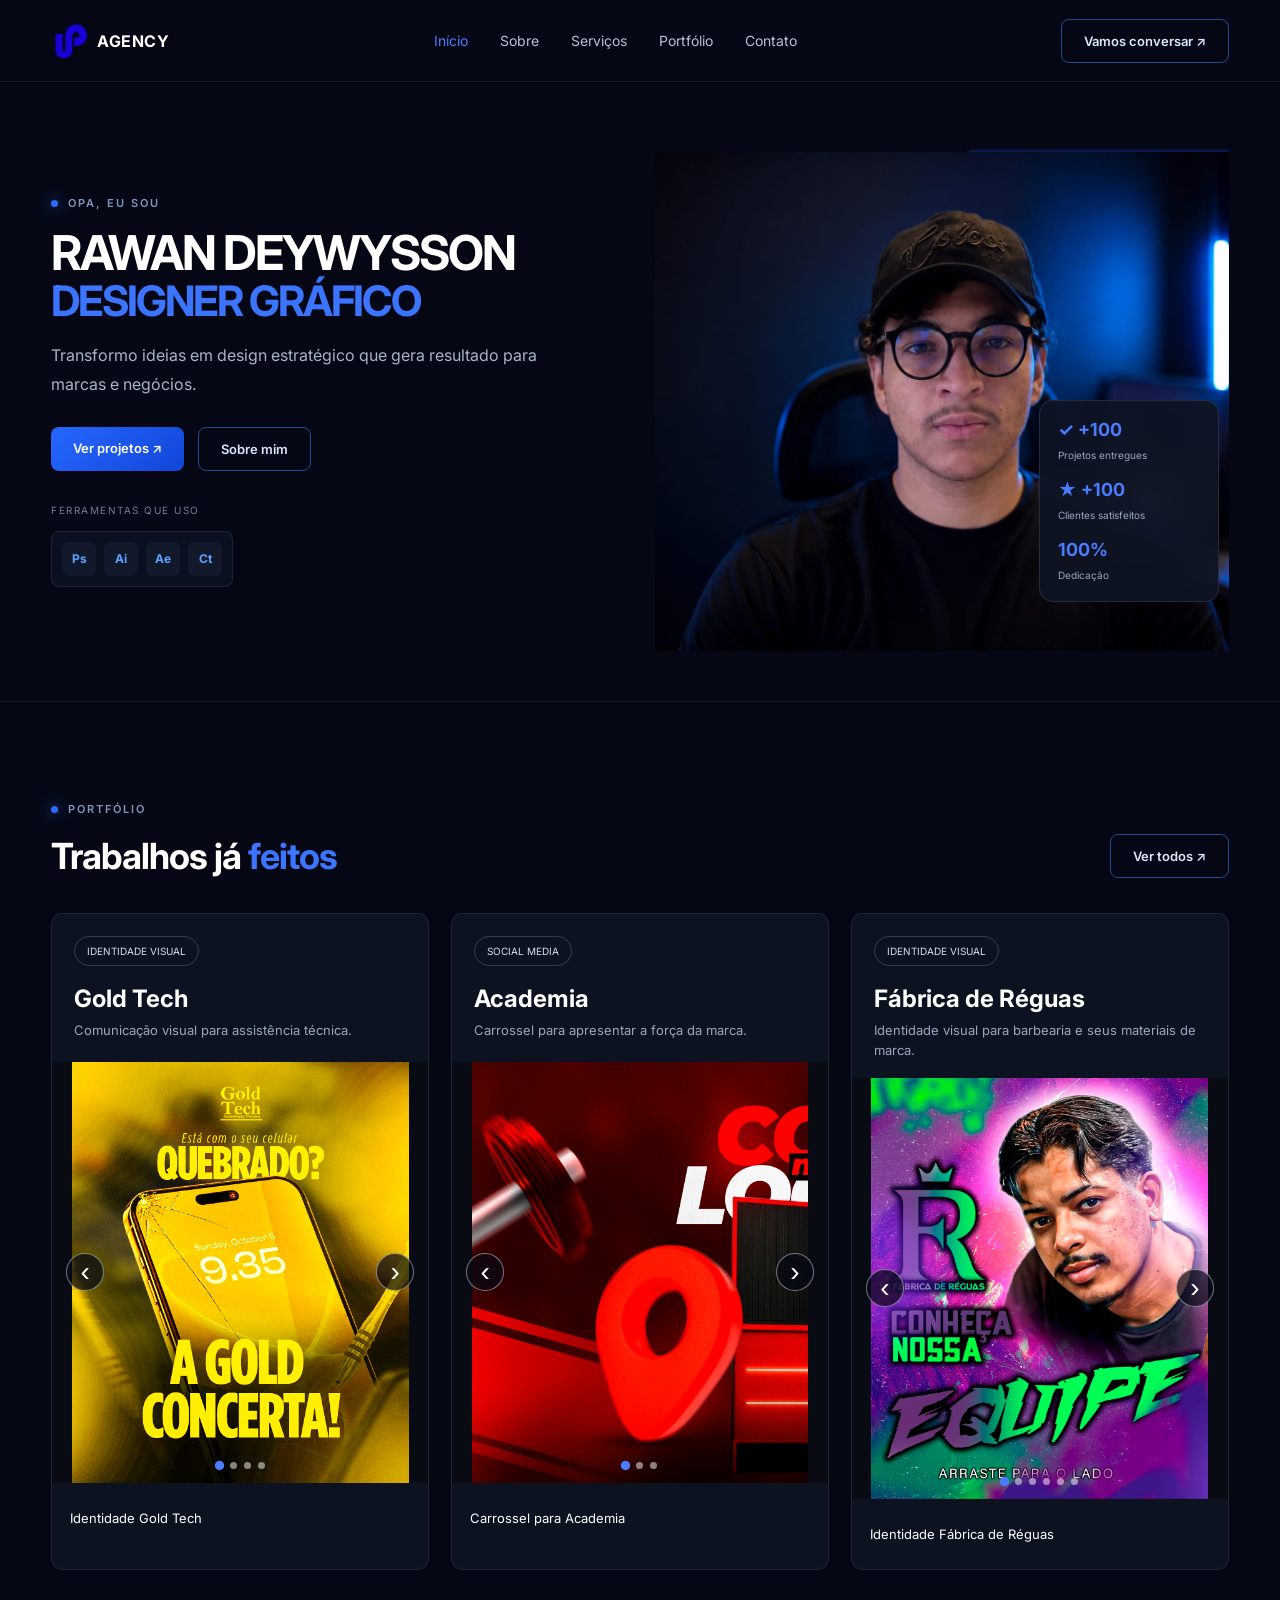
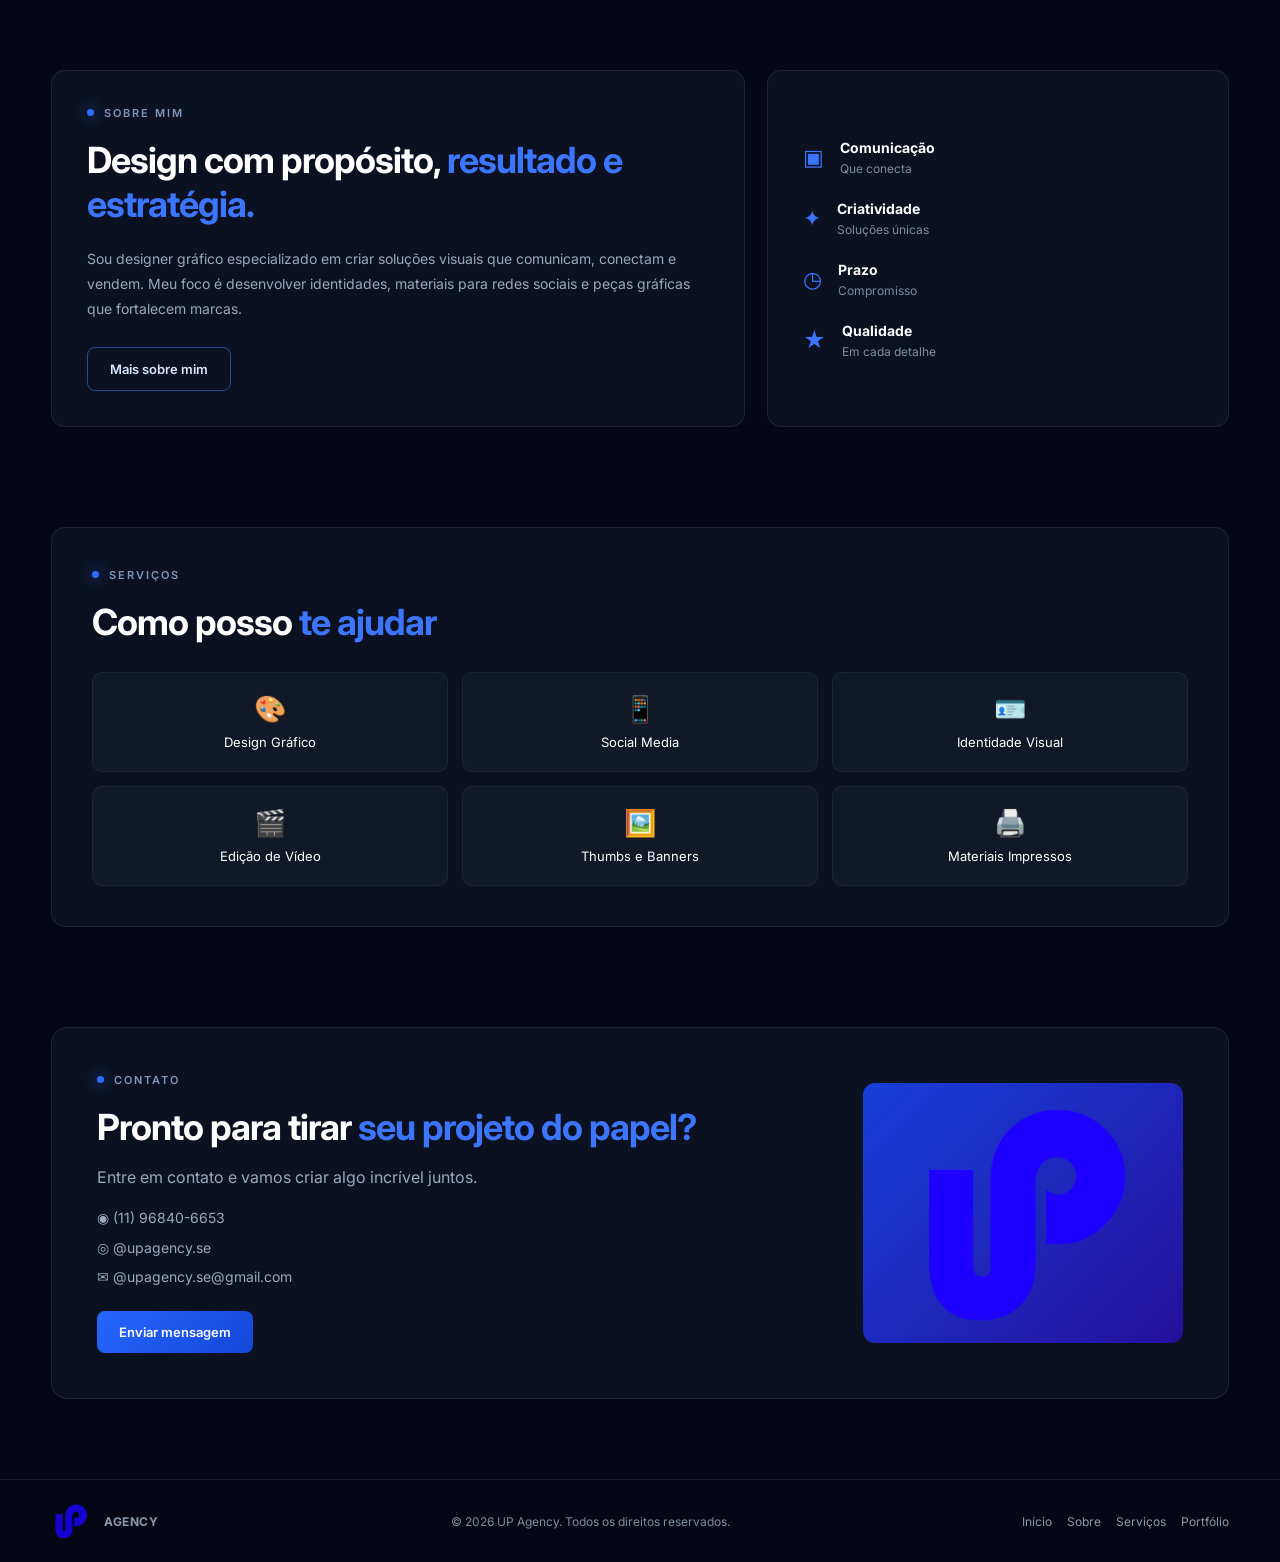
==== Portifólio.html @ be3c69c9 "Ajusta portfolio para dispositivos moveis" ====
<!DOCTYPE html>
<html lang="pt-BR">

<head>

<meta charset="UTF-8">

<meta name="viewport" content="width=device-width, initial-scale=1.0">

<title>UP Agency | Portfólio</title>

<link rel="stylesheet" href="Porttifólio.css">

<link rel="preconnect" href="https://fonts.googleapis.com">

<link rel="preconnect" href="https://fonts.gstatic.com" crossorigin>

<link href="https://fonts.googleapis.com/css2?family=Inter:wght@400;500;600;700;800&display=swap" rel="stylesheet">

</head>

<body>

<header>

<div class="container nav">

<a href="#inicio" class="logo">

<img src="logo.png">

<span>AGENCY</span>

</a>

<nav>

<a href="#inicio">Início</a>

<a href="#sobre">Sobre</a>

<a href="#servicos">Serviços</a>

<a href="#portfolio">Portfólio</a>

<a href="#contato">Contato</a>

</nav>

<button class="menu-toggle" type="button" aria-label="Abrir menu" aria-expanded="false">
<span></span><span></span><span></span>
</button>

<a href="#contato" class="btn-outline">

Vamos conversar ↗

</a>

</div>

</header>


<main>


<!-- HERO -->

<section id="inicio" class="hero">

<div class="container hero-content">

<div class="hero-left">

<div class="mini-title">

<span></span>

OPA, EU SOU

</div>

<h1>

RAWAN DEYWYSSON

<strong>DESIGNER GRÁFICO</strong>

</h1>

<p>

Transformo ideias em design estratégico que gera resultado para marcas e negócios.

</p>

<div class="hero-buttons">

<a href="#portfolio" class="btn-primary">

Ver projetos ↗

</a>

<a href="#sobre" class="btn-outline">

Sobre mim

</a>

</div>

<div class="tools">

<p>FERRAMENTAS QUE USO</p>

<div>

<span>Ps</span>

<span>Ai</span>

<span>Ae</span>

<span>Ct</span>

</div>

</div>

</div>


<div class="hero-right">

<div class="up-bg">UP</div>

<div class="blue-light"></div>

<img src="foto.jpg" class="perfil">

<div class="stats">

<div>

<b>✓ +100</b>

<span>Projetos entregues</span>

</div>

<div>

<b>★ +100</b>

<span>Clientes satisfeitos</span>

</div>

<div>

<b> 100%</b>

<span>Dedicação</span>

</div>

</div>

</div>

</div>

</section>



<!-- PORTFOLIO -->

<section id="portfolio" class="portfolio">

<div class="container">

<div class="section-top">

<div>

<div class="mini-title">

<span></span>

PORTFÓLIO

</div>

<h2>

Trabalhos já <strong>feitos</strong>

</h2>

</div>

<a href="#" class="btn-outline">

Ver todos ↗

</a>

</div>


<div class="projects">

<article class="project project-gallery gold-tech">
<div class="project-heading">
<div class="tag">IDENTIDADE VISUAL</div>
<h3>Gold Tech</h3>
<p>Comunicação visual para assistência técnica.</p>
</div>
<div class="carousel gold-carousel" data-carousel>
<div class="carousel-track">
<img src="Prancheta 1.png" alt="Arte da identidade visual Gold Tech">
<img src="Prancheta 2.png" alt="Post da Gold Tech sobre manutenção">
<img src="Prancheta 3.png" alt="Post da Gold Tech sobre aparelhos">
<img src="post carrosel.png" alt="Post carrossel da identidade visual Gold Tech">
</div>
<button class="carousel-button previous" type="button" aria-label="Slide anterior">‹</button>
<button class="carousel-button next" type="button" aria-label="Próximo slide">›</button>
<div class="carousel-dots" aria-label="Navegação do carrossel"></div>
</div>
<div class="project-bottom">
<span>Identidade Gold Tech</span>
</div>
</article>

<article class="project project-gallery gym-carousel">
<div class="project-heading">
<div class="tag">SOCIAL MEDIA</div>
<h3>Academia</h3>
<p>Carrossel para apresentar a força da marca.</p>
</div>
<div class="carousel" data-carousel>
<div class="carousel-track">
<img src="Sem-Título-1-copiar_01.png" alt="Slide do carrossel da academia">
<img src="Sem-Título-1-copiar_02.png" alt="Slide do carrossel da academia">
<img src="Sem-Título-1-copiar_03.png" alt="Slide do carrossel da academia">
</div>
<button class="carousel-button previous" type="button" aria-label="Slide anterior">‹</button>
<button class="carousel-button next" type="button" aria-label="Próximo slide">›</button>
<div class="carousel-dots" aria-label="Navegação do carrossel"></div>
</div>
<div class="project-bottom">
<span>Carrossel para Academia</span>
</div>
</article>

<article class="project project-gallery barber-brand">
<div class="project-heading">
<div class="tag">IDENTIDADE VISUAL</div>
<h3>Fábrica de Réguas</h3>
<p>Identidade visual para barbearia e seus materiais de marca.</p>
</div>
<div class="carousel barber-carousel" data-carousel>
<div class="carousel-track">
<img src="carrose-FÁBRICA-DE-RÉGUAS_02.png" alt="Arte da identidade Fábrica de Réguas Barbearia">
<img src="carrose-FÁBRICA-DE-RÉGUAS_03.png" alt="Arte da identidade Fábrica de Réguas Barbearia">
<img src="carrose-FÁBRICA-DE-RÉGUAS_04.png" alt="Arte da identidade Fábrica de Réguas Barbearia">
<img src="carrose-FÁBRICA-DE-RÉGUAS_05.png" alt="Arte da identidade Fábrica de Réguas Barbearia">
<img src="carrose-FÁBRICA-DE-RÉGUAS_06.png" alt="Arte da identidade Fábrica de Réguas Barbearia">
<img src="carrose-FÁBRICA-DE-RÉGUAS_07.png" alt="Arte da identidade Fábrica de Réguas Barbearia">
</div>
<button class="carousel-button previous" type="button" aria-label="Slide anterior">‹</button>
<button class="carousel-button next" type="button" aria-label="Próximo slide">›</button>
<div class="carousel-dots" aria-label="Navegação do carrossel"></div>
</div>
<div class="project-bottom">
<span>Identidade Fábrica de Réguas</span>
</div>
</article>

</div>

</div>

</section>



<!-- SOBRE -->

<section id="sobre">

<div class="container about-grid">

<div class="about">

<div class="mini-title">

<span></span>

SOBRE MIM

</div>

<h2>

Design com propósito,

<strong>resultado e estratégia.</strong>

</h2>

<p>

Sou designer gráfico especializado em criar soluções visuais que comunicam, conectam e vendem.

Meu foco é desenvolver identidades, materiais para redes sociais e peças gráficas que fortalecem marcas.

</p>

<a href="#contato" class="btn-outline">

Mais sobre mim

</a>

</div>


<div class="qualities">

<div>

<span>▣</span>

<article>

<b>Comunicação</b>

<p>Que conecta</p>

</article>

</div>

<div>

<span>✦</span>

<article>

<b>Criatividade</b>

<p>Soluções únicas</p>

</article>

</div>

<div>

<span>◷</span>

<article>

<b>Prazo</b>

<p>Compromisso</p>

</article>

</div>

<div>

<span>★</span>

<article>

<b>Qualidade</b>

<p>Em cada detalhe</p>

</article>

</div>

</div>

</div>

</section>



<!-- SERVIÇOS -->

<section id="servicos">

<div class="container services">

<div class="services-title">

<div class="mini-title">

<span></span>

SERVIÇOS

</div>

<h2>

Como posso

<strong>te ajudar</strong>

</h2>

</div>


<div class="service-grid">

<div>🎨<span>Design Gráfico</span></div>

<div>📱<span>Social Media</span></div>

<div>🪪<span>Identidade Visual</span></div>

<div>🎬<span>Edição de Vídeo</span></div>

<div>🖼️<span>Thumbs e Banners</span></div>

<div>🖨️<span>Materiais Impressos</span></div>

</div>

</div>

</section>



<!-- CONTATO -->

<section id="contato">

<div class="container contact">

<div>

<div class="mini-title">

<span></span>

CONTATO

</div>

<h2>

Pronto para tirar

<strong>seu projeto do papel?</strong>

</h2>

<p>

Entre em contato e vamos criar algo incrível juntos.

</p>

<div class="contact-info">

<p>◉ (11) 96840-6653</p>

<p>◎ @upagency.se</p>

<p>✉ @upagency.se@gmail.com</p>

</div>

<a href="https://wa.me/5511968406653" class="btn-primary">

Enviar mensagem

</a>

</div>

<div class="contact-logo">

<img src="logo.png">

</div>

</div>

</section>

</main>


<footer>

<div class="container footer">

<div class="logo">

<img src="logo.png">

<span>AGENCY</span>

</div>

<p>

© 2026 UP Agency. Todos os direitos reservados.

</p>

<div>

<a href="#inicio">Início</a>

<a href="#sobre">Sobre</a>

<a href="#servicos">Serviços</a>

<a href="#portfolio">Portfólio</a>

</div>

</div>

</footer>

<script src="script.js"></script>

</body>

</html>
---- Porttifólio.css ----
*{
margin:0;
padding:0;
box-sizing:border-box;
}

html{
scroll-behavior:smooth;
}

body{
font-family:'Inter',sans-serif;
background:#050814;
color:white;
overflow-x:hidden;
}

a{
text-decoration:none;
color:inherit;
}

.container{
width:92%;
max-width:1250px;
margin:auto;
}

/* NAV */

header{
height:82px;
border-bottom:1px solid rgba(255,255,255,.06);
display:flex;
align-items:center;
background:#050814;
position:sticky;
top:0;
z-index:100;
}

.nav{
display:flex;
align-items:center;
justify-content:space-between;
position:relative;
}

.logo{
display:flex;
align-items:center;
gap:8px;
font-weight:700;
letter-spacing:.5px;
}

.logo img{
width:38px;
height:38px;
object-fit:contain;
}

nav{
display:flex;
gap:32px;
}

.menu-toggle{
display:none;
}

nav a{
font-size:14px;
color:#b9c2d0;
transition:.3s;
}

nav a:hover{
color:#4b7cff;
}

.btn-primary,
.btn-outline{
padding:13px 22px;
border-radius:8px;
font-size:13px;
font-weight:600;
transition:.3s;
display:inline-block;
}

.btn-primary{
background:linear-gradient(135deg,#2667ff,#1246d8);
}

.btn-primary:hover{
transform:translateY(-3px);
box-shadow:0 12px 30px rgba(38,103,255,.35);
}

.btn-outline{
border:1px solid #214b8f;
color:#dbe7ff;
}

.btn-outline:hover{
background:#0d1b35;
}

/* HERO */

.hero{
min-height:620px;
display:flex;
align-items:center;
border-bottom:1px solid rgba(255,255,255,.07);
}

.hero-content{
display:grid;
grid-template-columns:1fr 1fr;
align-items:center;
gap:30px;
}

.mini-title{
display:flex;
align-items:center;
gap:10px;
font-size:11px;
letter-spacing:2px;
color:#7f96bb;
font-weight:600;
margin-bottom:18px;
}

.mini-title span{
width:7px;
height:7px;
border-radius:50%;
background:#2d6cff;
box-shadow:0 0 15px #2d6cff;
}

.hero h1{
font-size:48px;
line-height:1.05;
letter-spacing:-2px;
margin-bottom:18px;
}

.hero h1 strong{
display:block;
font-size:42px;
color:#3b75ff;
}

.hero-left p{
color:#aab4c3;
line-height:1.8;
max-width:520px;
font-size:16px;
margin-bottom:28px;
}

.hero-buttons{
display:flex;
gap:14px;
margin-bottom:30px;
}

.tools p{
font-size:10px;
letter-spacing:1.5px;
color:#6f7d93;
margin-bottom:12px;
}

.tools div{
display:flex;
gap:8px;
background:#0b1020;
border:1px solid rgba(255,255,255,.08);
padding:10px;
width:max-content;
border-radius:8px;
}

.tools span{
width:34px;
height:34px;
display:flex;
align-items:center;
justify-content:center;
background:#12192b;
border-radius:6px;
font-size:12px;
font-weight:700;
color:#5da2ff;
}

/* FOTO */

.hero-right{
height:520px;
position:relative;
overflow:hidden;
display:flex;
justify-content:center;
align-items:flex-end;
}

.perfil{
height:500px;
position:relative;
z-index:3;
object-fit:contain;
}

.up-bg{
position:absolute;
font-size:270px;
font-weight:800;
color:transparent;
-webkit-text-stroke:1px rgba(57,111,255,.18);
top:20px;
left:50%;
transform:translateX(-50%);
z-index:1;
}

.blue-light{
position:absolute;
width:260px;
height:450px;
right:0;
top:20px;
background:linear-gradient(180deg,#1c4dff,#0b1435);
opacity:.75;
filter:blur(2px);
}

.stats{
position:absolute;
right:10px;
bottom:50px;
width:180px;
padding:18px;
background:rgba(15,20,35,.92);
border:1px solid rgba(255,255,255,.1);
border-radius:14px;
z-index:4;
backdrop-filter:blur(10px);
}

.stats div{
margin-bottom:16px;
}

.stats div:last-child{
margin-bottom:0;
}

.stats b{
display:block;
color:#4b7cff;
font-size:18px;
margin-bottom:3px;
}

.stats span{
font-size:10px;
color:#9aa8bd;
}

/* PORTFOLIO */

.portfolio{
padding:100px 0;
}

.section-top{
display:flex;
align-items:end;
justify-content:space-between;
margin-bottom:35px;
}

.section-top h2,
.about h2,
.services h2,
.contact h2{
font-size:36px;
letter-spacing:-1px;
}

h2 strong{
color:#3c75ff;
}

.projects{
display:grid;
grid-template-columns:repeat(3,1fr);
gap:22px;
}

.project{
background:#0c1220;
border:1px solid rgba(255,255,255,.08);
border-radius:12px;
overflow:hidden;
transition:.4s;
}

.project:hover{
transform:translateY(-8px);
border-color:#245eff;
}

.project-gallery{
display:flex;
flex-direction:column;
}

.project-heading{
padding:22px 22px 18px;
min-height:148px;
}

.project-heading h3{
font-size:24px;
margin:18px 0 8px;
}

.project-heading p{
font-size:13px;
line-height:1.5;
color:#9aa8bd;
}

.gallery,
.carousel{
background:#080b14;
}

.gallery{
display:grid;
gap:8px;
padding:8px;
}

.gallery img,
.carousel img{
display:block;
width:100%;
height:100%;
object-fit:cover;
}

.carousel{
position:relative;
overflow:hidden;
aspect-ratio:1 / 1.12;
touch-action:pan-y;
}

.carousel-track{
display:flex;
height:100%;
transition:transform .45s ease;
}

.carousel-track img{
flex:0 0 100%;
object-fit:contain;
}

.gold-carousel,
.barber-carousel{
aspect-ratio:1 / 1.12;
}

.carousel-button{
position:absolute;
top:50%;
width:38px;
height:38px;
border:1px solid rgba(255,255,255,.45);
border-radius:50%;
background:rgba(5,8,20,.7);
color:white;
font-size:28px;
line-height:1;
cursor:pointer;
transform:translateY(-50%);
}

.carousel-button:hover{
background:#2463ff;
}

.carousel-button.previous{
left:14px;
}

.carousel-button.next{
right:14px;
}

.carousel-dots{
position:absolute;
bottom:14px;
left:0;
right:0;
display:flex;
justify-content:center;
gap:7px;
}

.carousel-dots button{
width:7px;
height:7px;
padding:0;
border:0;
border-radius:50%;
background:rgba(255,255,255,.5);
cursor:pointer;
}

.carousel-dots button.active{
background:#4b7cff;
transform:scale(1.35);
}

.project-image{
height:370px;
padding:20px;
position:relative;
overflow:hidden;
}

.tag{
font-size:10px;
border:1px solid rgba(255,255,255,.18);
padding:8px 12px;
border-radius:20px;
width:max-content;
color:#d5def0;
}

.academia{
background:
linear-gradient(180deg,rgba(0,0,0,.2),rgba(0,0,0,.8)),
radial-gradient(circle at center,#333,#111);
}

.academia h3{
position:absolute;
left:28px;
bottom:70px;
font-size:42px;
line-height:.95;
}

.academia h3 span{
display:block;
font-size:26px;
color:#9db9ff;
}

.academia p{
position:absolute;
bottom:28px;
font-weight:600;
color:#dce7ff;
}

.identidade{
display:flex;
justify-content:center;
align-items:center;
background:
linear-gradient(135deg,#111827,#060b18);
}

.identidade img{
width:170px;
filter:drop-shadow(0 20px 30px rgba(0,0,0,.6));
}

.evento{
background:
radial-gradient(circle,#153f9f,#081126 60%);
}

.evento h3{
font-size:44px;
position:absolute;
top:120px;
left:30px;
}

.evento h3 span{
display:block;
font-size:24px;
font-style:italic;
color:#dce6ff;
}

.date{
position:absolute;
bottom:25px;
left:25px;
border:1px solid white;
padding:12px;
font-size:14px;
font-weight:700;
}

.project-bottom{
height:70px;
display:flex;
align-items:center;
justify-content:space-between;
padding:0 18px;
font-size:13px;
}

.project-bottom button{
width:36px;
height:36px;
border:none;
border-radius:50%;
background:#2463ff;
color:white;
font-size:18px;
cursor:pointer;
}

/* SOBRE */

#sobre{
padding-bottom:100px;
}

.about-grid{
display:grid;
grid-template-columns:1.2fr .8fr;
gap:22px;
}

.about,
.qualities{
background:#0b1120;
border:1px solid rgba(255,255,255,.08);
border-radius:14px;
padding:35px;
}

.about p{
color:#9aa8bd;
line-height:1.8;
margin:20px 0 25px;
font-size:14px;
}

.qualities{
display:flex;
flex-direction:column;
justify-content:center;
gap:22px;
}

.qualities div{
display:flex;
gap:16px;
align-items:center;
}

.qualities span{
font-size:22px;
color:#3b75ff;
}

.qualities b{
font-size:14px;
}

.qualities p{
font-size:12px;
color:#7f8ca3;
margin-top:4px;
}

/* SERVIÇOS */

#servicos{
padding-bottom:100px;
}

.services{
background:#0b1120;
border:1px solid rgba(255,255,255,.08);
border-radius:14px;
padding:40px;
}

.services-title{
margin-bottom:28px;
}

.service-grid{
display:grid;
grid-template-columns:repeat(3,1fr);
gap:14px;
}

.service-grid div{
height:100px;
background:#111827;
border-radius:10px;
display:flex;
flex-direction:column;
align-items:center;
justify-content:center;
gap:10px;
font-size:26px;
border:1px solid rgba(255,255,255,.05);
transition:.3s;
}

.service-grid div:hover{
background:#16213a;
transform:translateY(-4px);
}

.service-grid span{
font-size:13px;
}

/* CONTATO */

#contato{
padding-bottom:80px;
}

.contact{
display:grid;
grid-template-columns:1fr 320px;
gap:30px;
background:#0b1120;
border:1px solid rgba(255,255,255,.08);
border-radius:16px;
padding:45px;
align-items:center;
}

.contact p{
color:#9aa8bd;
line-height:1.7;
margin:15px 0;
}

.contact-info{
margin-bottom:22px;
}

.contact-info p{
margin:6px 0;
font-size:14px;
}

.contact-logo{
display:flex;
align-items:center;
justify-content:center;
height:260px;
background:linear-gradient(135deg,#173fda,#25109b);
border-radius:12px;
overflow:hidden;
}

.contact-logo img{
width:220px;
filter:brightness(1.3);
}

/* FOOTER */

footer{
border-top:1px solid rgba(255,255,255,.08);
padding:22px 0;
}

.footer{
display:flex;
align-items:center;
justify-content:space-between;
}

.footer p{
font-size:12px;
color:#7e8ba0;
}

.footer div{
display:flex;
gap:15px;
font-size:12px;
color:#8b98ac;
}

/* RESPONSIVO */

@media(max-width:900px){

header{
height:70px;
}

nav{
display:flex;
position:absolute;
top:calc(100% + 1px);
left:0;
right:0;
flex-direction:column;
gap:0;
padding:8px;
background:#080d1b;
border:1px solid rgba(255,255,255,.08);
border-top:0;
box-shadow:0 18px 30px rgba(0,0,0,.25);
opacity:0;
visibility:hidden;
transform:translateY(-8px);
transition:.2s ease;
}

nav.open{
opacity:1;
visibility:visible;
transform:translateY(0);
}

nav a{
padding:14px 12px;
font-size:15px;
}

.menu-toggle{
display:flex;
width:44px;
height:44px;
padding:10px;
border:1px solid rgba(255,255,255,.14);
border-radius:8px;
background:#0b1020;
flex-direction:column;
justify-content:center;
gap:5px;
cursor:pointer;
}

.menu-toggle span{
display:block;
width:22px;
height:2px;
background:#dbe7ff;
margin:auto;
}

.hero-content{
grid-template-columns:1fr;
padding-top:48px;
padding-bottom:28px;
}

.hero-right{
height:clamp(350px,70vw,430px);
}

.perfil{
height:100%;
max-width:100%;
}

.projects{
grid-template-columns:1fr;
max-width:620px;
margin:auto;
}

.about-grid{
grid-template-columns:1fr;
}

.contact{
grid-template-columns:1fr;
}

.service-grid{
grid-template-columns:repeat(2,1fr);
}

.section-top{
align-items:start;
gap:20px;
flex-direction:column;
}

.portfolio{
padding:72px 0;
}

.project:hover,
.service-grid div:hover{
transform:none;
}

}

@media(max-width:550px){

.container{
width:calc(100% - 32px);
}

.logo span,
.nav > .btn-outline{
display:none;
}

.hero h1{
font-size:34px;
}

.hero h1 strong{
font-size:30px;
}

.section-top h2,
.about h2,
.services h2,
.contact h2{
font-size:28px;
}

.hero-buttons{
flex-wrap:wrap;
}

.hero-buttons a{
flex:1 1 140px;
text-align:center;
}

.project-heading{
min-height:0;
}

.project-heading h3{
font-size:21px;
}

.stats{
right:0;
bottom:20px;
width:155px;
padding:14px;
}

.stats b{
font-size:16px;
}

.stats span{
font-size:9px;
}

.about,
.qualities,
.services,
.contact{
padding:24px;
}

.service-grid{
grid-template-columns:1fr 1fr;
gap:10px;
}

.service-grid div{
height:92px;
font-size:22px;
text-align:center;
}

.service-grid span{
font-size:11px;
}

.contact-logo{
height:190px;
}

.contact-logo img{
width:160px;
}

.carousel-button{
width:40px;
height:40px;
}

.footer{
flex-direction:column;
gap:15px;
text-align:center;
}

.footer div{
flex-wrap:wrap;
justify-content:center;
}

}
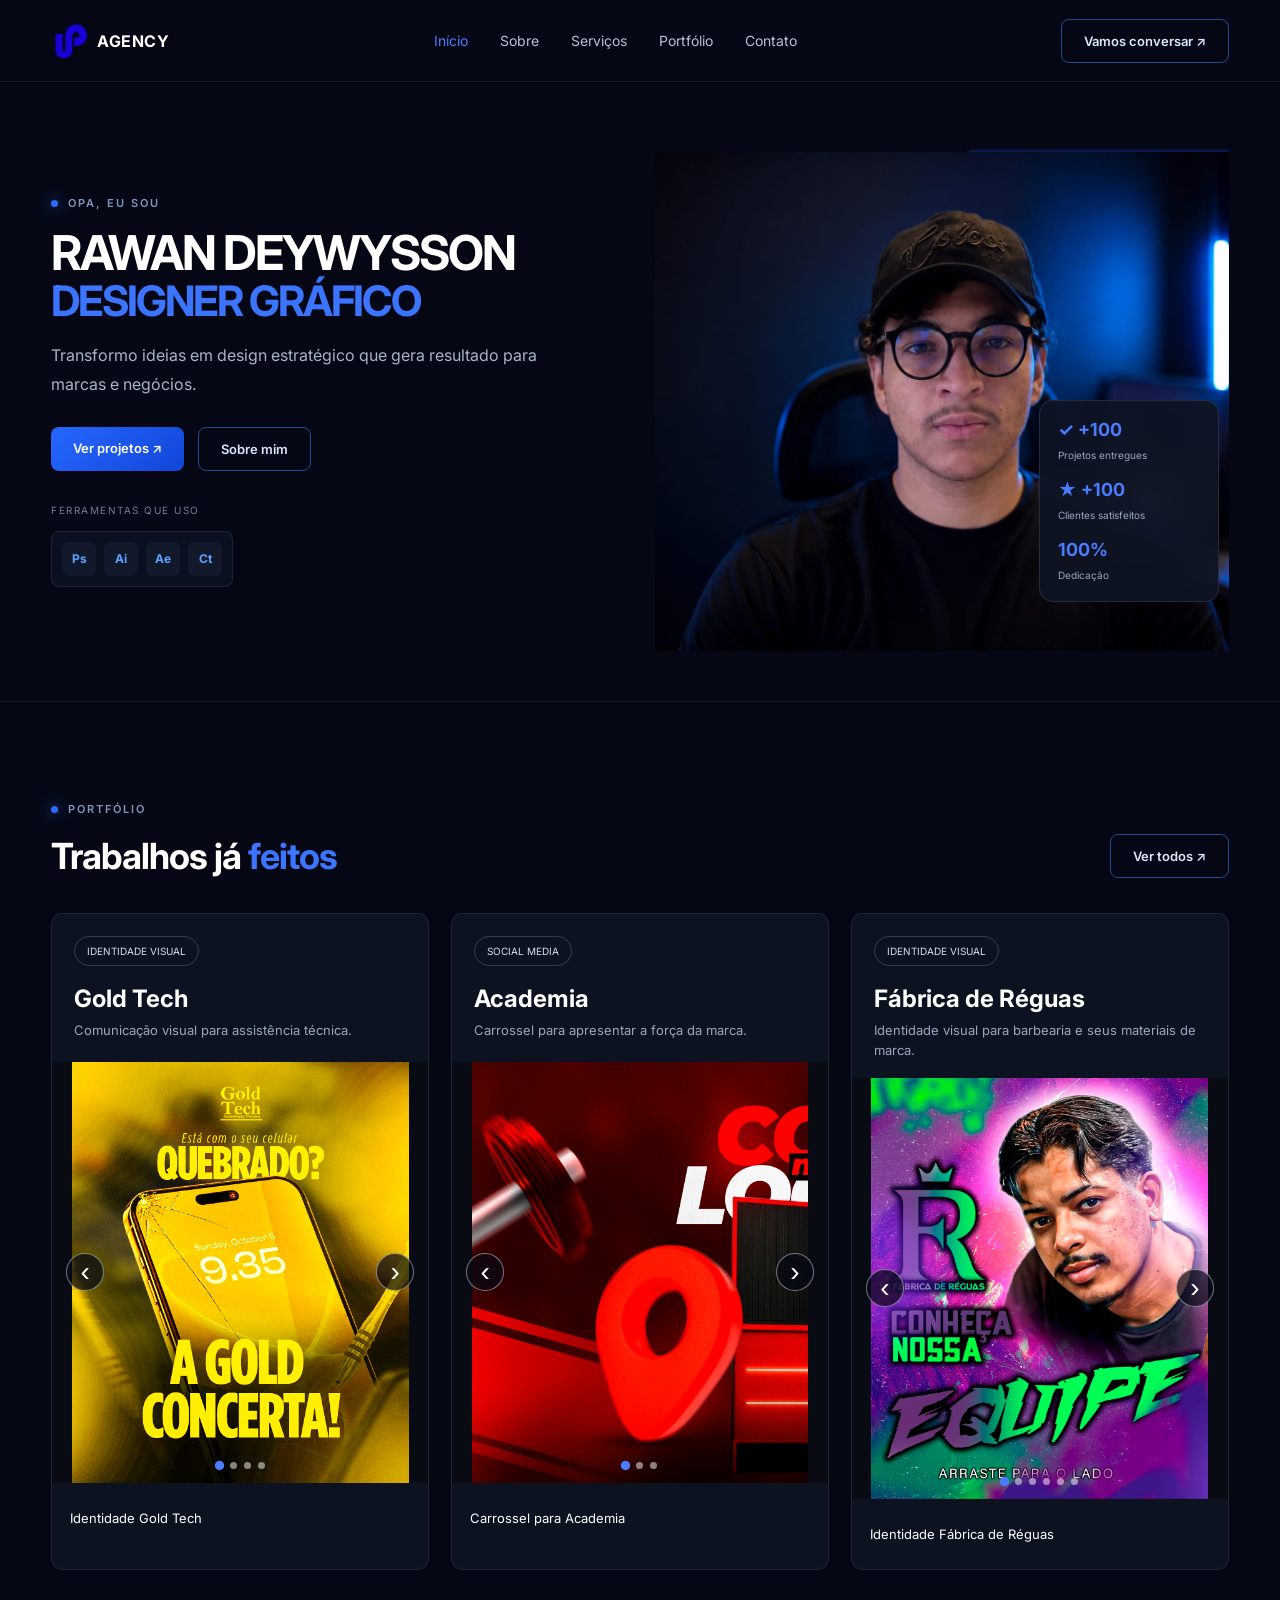
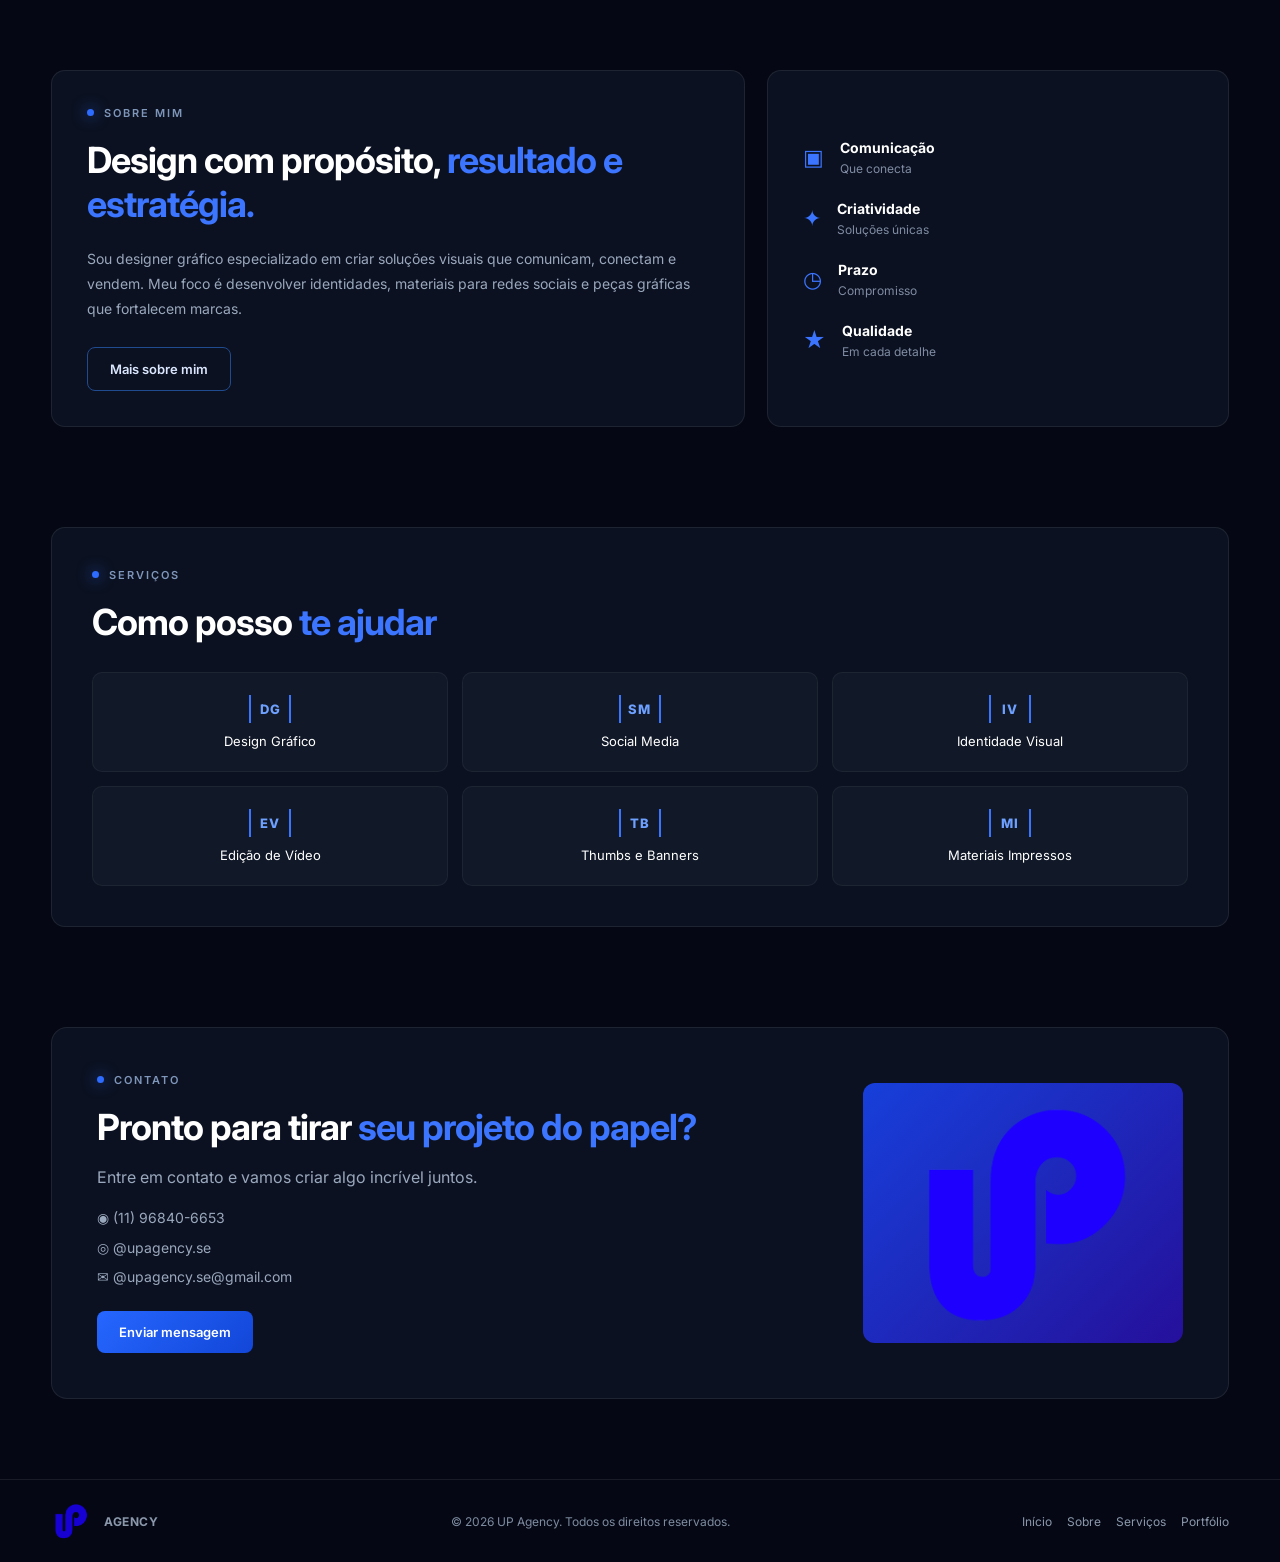
==== commit 13111530: "Remove emojis dos servicos" ====
--- a/Portifólio.html
+++ b/Portifólio.html
@@ -424,17 +424,17 @@
 
 <div class="service-grid">
 
-<div>🎨<span>Design Gráfico</span></div>
-
-<div>📱<span>Social Media</span></div>
-
-<div>🪪<span>Identidade Visual</span></div>
-
-<div>🎬<span>Edição de Vídeo</span></div>
-
-<div>🖼️<span>Thumbs e Banners</span></div>
-
-<div>🖨️<span>Materiais Impressos</span></div>
+<div><span class="service-icon" aria-hidden="true">DG</span><span>Design Gráfico</span></div>
+
+<div><span class="service-icon" aria-hidden="true">SM</span><span>Social Media</span></div>
+
+<div><span class="service-icon" aria-hidden="true">IV</span><span>Identidade Visual</span></div>
+
+<div><span class="service-icon" aria-hidden="true">EV</span><span>Edição de Vídeo</span></div>
+
+<div><span class="service-icon" aria-hidden="true">TB</span><span>Thumbs e Banners</span></div>
+
+<div><span class="service-icon" aria-hidden="true">MI</span><span>Materiais Impressos</span></div>
 
 </div>
 
--- a/Porttifólio.css
+++ b/Porttifólio.css
@@ -627,6 +627,20 @@
 font-size:26px;
 border:1px solid rgba(255,255,255,.05);
 transition:.3s;
+}
+
+.service-icon{
+display:flex;
+align-items:center;
+justify-content:center;
+width:42px;
+height:28px;
+border-left:2px solid #3b75ff;
+border-right:2px solid #3b75ff;
+color:#6ea0ff;
+font-size:11px;
+font-weight:800;
+letter-spacing:1px;
 }
 
 .service-grid div:hover{
